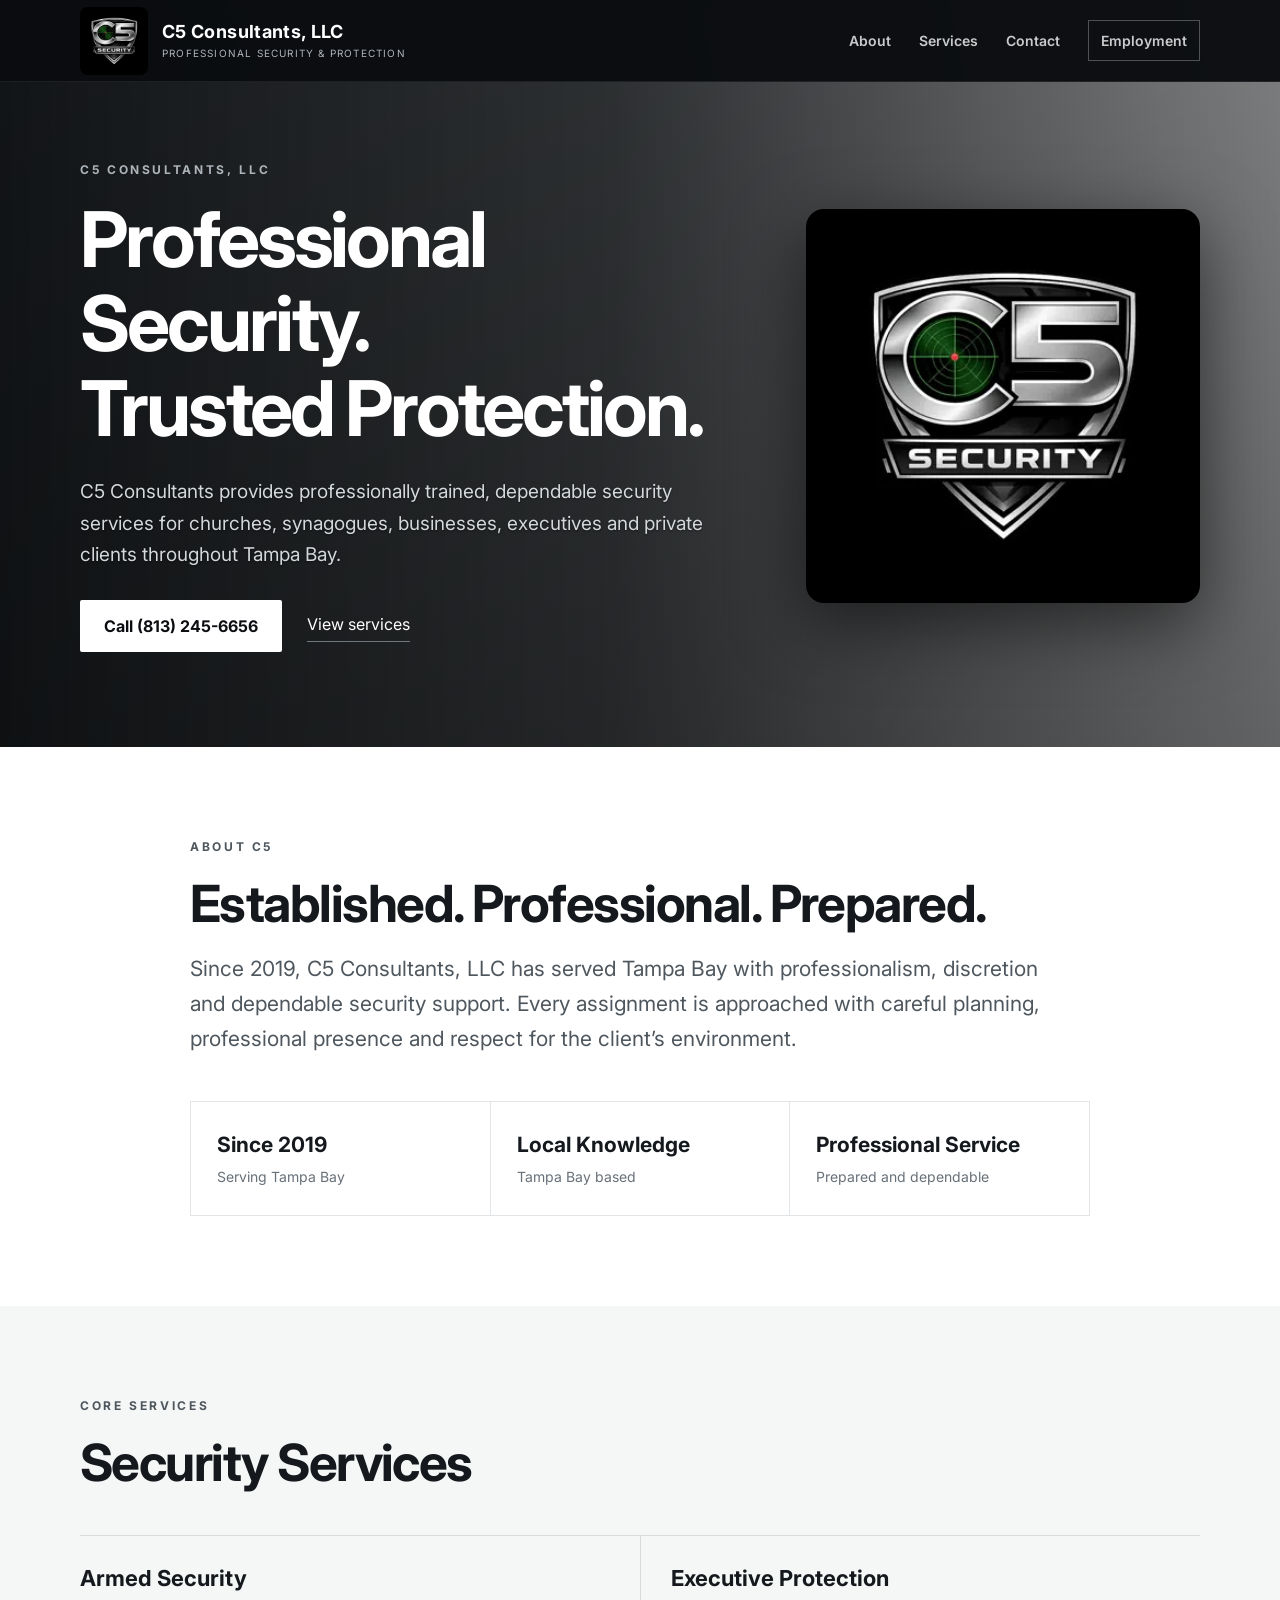
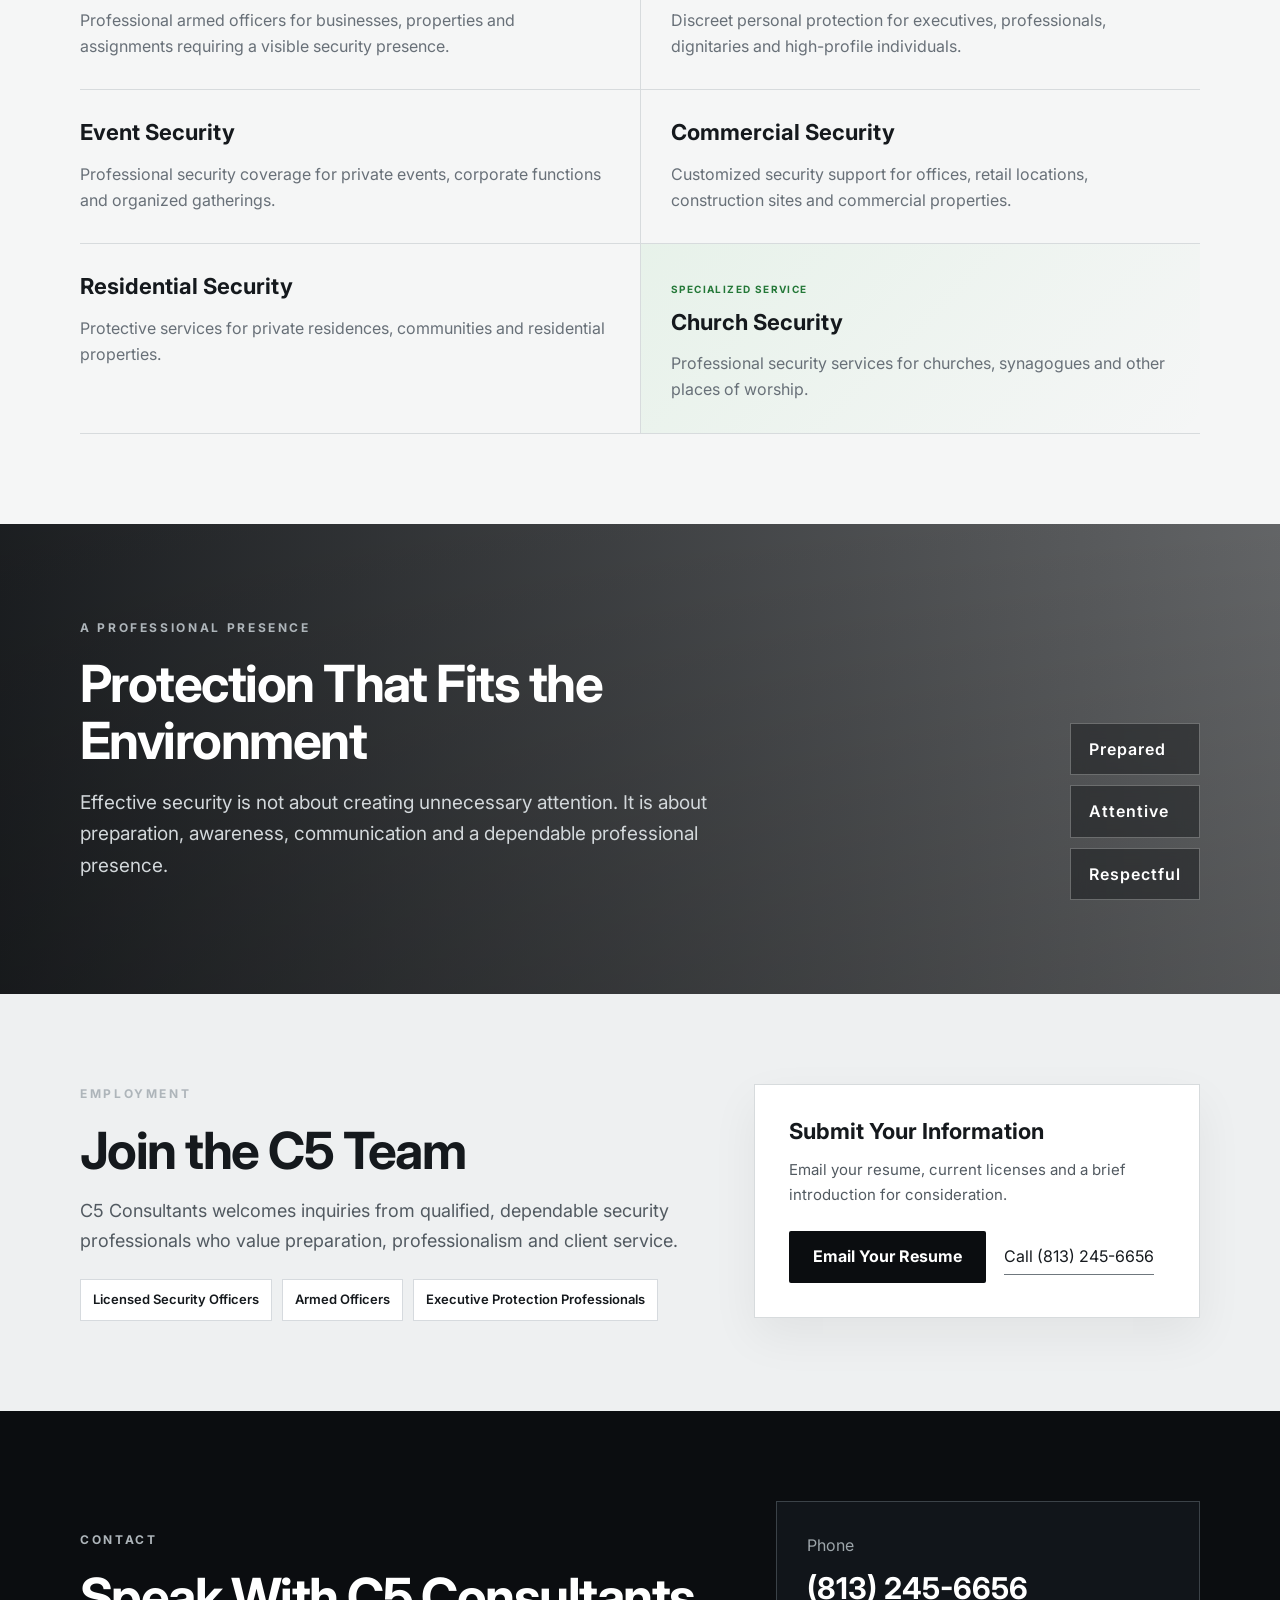
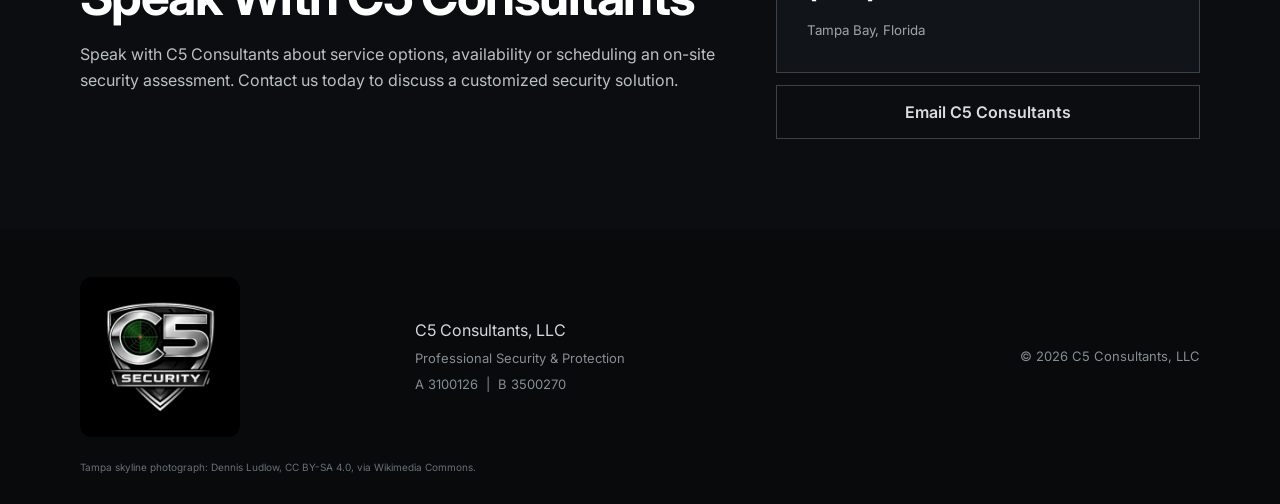
==== index.html @ 0619a25c "Fix social preview by serving OG image from GitHub Pages HTTPS" ====
<!doctype html>
<html lang="en">
<head>
<meta charset="utf-8"><meta name="viewport" content="width=device-width,initial-scale=1"><meta name="theme-color" content="#0b0d10">
<title>C5 Consultants, LLC | Professional Security Services in Tampa Bay</title>
<meta name="description" content="C5 Consultants, LLC provides professionally trained, dependable security services for churches, synagogues, businesses, executives and private clients throughout Tampa Bay.">
<link rel="canonical" href="https://c5tampasecurity.com/">
<meta property="og:site_name" content="C5 Consultants, LLC">
<meta property="og:title" content="C5 Consultants, LLC | Professional Security & Protection">
<meta property="og:description" content="Professionally trained, dependable security services for churches, businesses, executives, events and private clients throughout Greater Tampa Bay.">
<meta property="og:type" content="website">
<meta property="og:url" content="https://c5tampasecurity.com/">
<meta property="og:image" content="https://daa25.github.io/C5-Consultants/assets/social-share.jpg?v=20260808-2">
<meta property="og:image:secure_url" content="https://daa25.github.io/C5-Consultants/assets/social-share.jpg?v=20260808-2">
<meta property="og:image:type" content="image/jpeg">
<meta property="og:image:width" content="600">
<meta property="og:image:height" content="315">
<meta property="og:image:alt" content="C5 Consultants professional security and protection services in Greater Tampa Bay">
<meta name="twitter:card" content="summary_large_image">
<meta name="twitter:title" content="C5 Consultants, LLC | Professional Security & Protection">
<meta name="twitter:description" content="Trusted professional security services throughout Greater Tampa Bay.">
<meta name="twitter:image" content="https://daa25.github.io/C5-Consultants/assets/social-share.jpg?v=20260808-2">
<meta name="twitter:image:alt" content="C5 Consultants professional security and protection services in Greater Tampa Bay">
<link rel="icon" href="assets/official-c5-logo.svg?v=3" type="image/svg+xml"><link rel="preconnect" href="https://fonts.googleapis.com"><link rel="preconnect" href="https://fonts.gstatic.com" crossorigin><link href="https://fonts.googleapis.com/css2?family=Inter:wght@400;500;600;700&display=swap" rel="stylesheet"><link rel="stylesheet" href="styles.css"><link rel="stylesheet" href="logo-fix.css">
<script type="application/ld+json">{"@context":"https://schema.org","@type":"SecurityService","name":"C5 Consultants, LLC","alternateName":"C5 Security","telephone":"+1-813-245-6656","email":"jim_cabble@yahoo.com","areaServed":"Tampa Bay, Florida","foundingDate":"2019","url":"https://c5tampasecurity.com/","logo":"https://c5tampasecurity.com/assets/official-c5-logo.svg?v=3","description":"Professionally trained, dependable security services for churches, synagogues, businesses, executives and private clients throughout Tampa Bay."}</script>
</head>
<body>
<a class="skip-link" href="#main">Skip to content</a>
<header class="site-header" id="top"><a class="brand" href="#top" aria-label="C5 Consultants home"><img src="assets/official-c5-logo.svg?v=3" alt="Official C5 Security logo"><span><strong>C5 Consultants, LLC</strong><small>Professional Security &amp; Protection</small></span></a><button class="menu-toggle" aria-expanded="false" aria-controls="nav" aria-label="Open navigation"><span></span><span></span><span></span></button><nav id="nav" class="nav" aria-label="Primary navigation"><a href="#about">About</a><a href="#services">Services</a><a href="#contact">Contact</a><a class="nav-employment" href="#employment">Employment</a></nav></header>
<main id="main">
<section class="hero"><div class="container hero-inner"><div class="hero-copy"><p class="eyebrow">C5 Consultants, LLC</p><h1>Professional Security.<br>Trusted Protection.</h1><p>C5 Consultants provides professionally trained, dependable security services for churches, synagogues, businesses, executives and private clients throughout Tampa Bay.</p><div class="hero-actions"><a class="btn" href="tel:+18132456656">Call (813) 245-6656</a><a class="text-link" href="#services">View services</a></div></div><div class="hero-mark"><img src="assets/official-c5-logo.svg?v=3" alt="Official C5 Security shield"></div></div></section>
<section class="section" id="about"><div class="container narrow"><p class="eyebrow dark">About C5</p><h2>Established. Professional. Prepared.</h2><p class="lead">Since 2019, C5 Consultants, LLC has served Tampa Bay with professionalism, discretion and dependable security support. Every assignment is approached with careful planning, professional presence and respect for the client’s environment.</p><div class="facts"><div><strong>Since 2019</strong><span>Serving Tampa Bay</span></div><div><strong>Local Knowledge</strong><span>Tampa Bay based</span></div><div><strong>Professional Service</strong><span>Prepared and dependable</span></div></div></div></section>
<section class="section services" id="services"><div class="container"><p class="eyebrow dark">Core Services</p><h2>Security Services</h2><div class="service-list"><article><h3>Armed Security</h3><p>Professional armed officers for businesses, properties and assignments requiring a visible security presence.</p></article><article><h3>Executive Protection</h3><p>Discreet personal protection for executives, professionals, dignitaries and high-profile individuals.</p></article><article><h3>Event Security</h3><p>Professional security coverage for private events, corporate functions and organized gatherings.</p></article><article><h3>Commercial Security</h3><p>Customized security support for offices, retail locations, construction sites and commercial properties.</p></article><article><h3>Residential Security</h3><p>Protective services for private residences, communities and residential properties.</p></article><article class="featured-service"><span class="service-badge">Specialized Service</span><h3>Church Security</h3><p>Professional security services for churches, synagogues and other places of worship.</p></article></div></div></section>
<section class="visual-story" aria-label="Professional security presence"><div class="container visual-story-inner"><div class="visual-story-copy"><p class="eyebrow">A Professional Presence</p><h2>Protection That Fits the Environment</h2><p>Effective security is not about creating unnecessary attention. It is about preparation, awareness, communication and a dependable professional presence.</p></div><div class="visual-story-points"><span>Prepared</span><span>Attentive</span><span>Respectful</span></div></div></section>
<section class="section employment" id="employment"><div class="container employment-inner"><div><p class="eyebrow">Employment</p><h2>Join the C5 Team</h2><p>C5 Consultants welcomes inquiries from qualified, dependable security professionals who value preparation, professionalism and client service.</p><div class="employment-tags"><span>Licensed Security Officers</span><span>Armed Officers</span><span>Executive Protection Professionals</span></div></div><div class="employment-card"><h3>Submit Your Information</h3><p>Email your resume, current licenses and a brief introduction for consideration.</p><a class="btn dark-btn" href="mailto:jim_cabble@yahoo.com?subject=C5%20Consultants%20Employment%20Inquiry">Email Your Resume</a><a class="text-link dark-link" href="tel:+18132456656">Call (813) 245-6656</a></div></div></section>
<section class="section contact" id="contact"><div class="container contact-inner"><div><p class="eyebrow">Contact</p><h2>Speak With C5 Consultants</h2><p>Speak with C5 Consultants about service options, availability or scheduling an on-site security assessment. Contact us today to discuss a customized security solution.</p></div><div class="contact-options"><a class="contact-card" href="tel:+18132456656"><span>Phone</span><strong>(813) 245-6656</strong><small>Tampa Bay, Florida</small></a><a class="contact-email" href="mailto:jim_cabble@yahoo.com">Email C5 Consultants</a></div></div></section>
</main>
<footer><div class="container footer-inner"><img src="assets/official-c5-logo.svg?v=3" alt="Official C5 Security logo"><p>C5 Consultants, LLC<br><span>Professional Security &amp; Protection</span><br><span>A 3100126 &nbsp;|&nbsp; B 3500270</span></p><p class="copyright">© <span id="year"></span> C5 Consultants, LLC</p></div><p class="photo-credit">Tampa skyline photograph: Dennis Ludlow, CC BY-SA 4.0, via Wikimedia Commons.</p></footer><div class="mobile-call"><a href="tel:+18132456656">Call C5 Consultants</a></div><script src="script.js"></script>
</body></html>
---- styles.css ----
:root{--black:#0b0d10;--panel:#12161b;--silver:#d9dde0;--green:#44c05a;--text:#15191d;--muted:#687078;--line:#e2e5e7;--white:#fff}*{box-sizing:border-box}html{scroll-behavior:smooth;scroll-padding-top:90px}body{margin:0;font-family:Inter,Arial,sans-serif;color:var(--text);background:#fff;line-height:1.65}body.menu-open{overflow:hidden}a{color:inherit;text-decoration:none}img{max-width:100%;display:block}.container{width:min(1120px,calc(100% - 40px));margin:auto}.narrow{max-width:900px}.skip-link{position:fixed;left:16px;top:-60px;background:#fff;padding:10px 14px;z-index:9999}.skip-link:focus{top:16px}.site-header{height:82px;background:rgba(11,13,16,.97);backdrop-filter:blur(12px);position:fixed;top:0;left:0;right:0;z-index:1000;display:flex;align-items:center;justify-content:space-between;padding:0 max(24px,calc((100vw - 1120px)/2));border-bottom:1px solid rgba(255,255,255,.08)}.brand{width:330px}.brand img{height:56px;width:100%;object-fit:contain;object-position:left}.nav{display:flex;align-items:center;gap:28px;color:#fff;font-size:14px;font-weight:600}.nav a{opacity:.78;transition:.2s ease}.nav a:hover{opacity:1}.nav-employment{border:1px solid rgba(255,255,255,.35);padding:8px 12px}.menu-toggle{display:none;background:none;border:0;width:44px}.menu-toggle span{display:block;height:2px;background:#fff;margin:7px 0}.hero{position:relative;padding:160px 0 95px;background-image:linear-gradient(90deg,rgba(5,8,11,.94) 0%,rgba(5,8,11,.82) 48%,rgba(5,8,11,.48) 100%),url('https://commons.wikimedia.org/wiki/Special:Redirect/file/Tampa%20night.jpg?width=2200');background-size:cover;background-position:center 44%;color:#fff;overflow:hidden}.hero:after{content:"";position:absolute;inset:0;background:linear-gradient(180deg,rgba(0,0,0,.08),rgba(0,0,0,.28));pointer-events:none}.hero-inner{position:relative;z-index:1;display:grid;grid-template-columns:1.25fr .75fr;gap:70px;align-items:center}.eyebrow{text-transform:uppercase;letter-spacing:.22em;font-size:12px;font-weight:700;color:#aeb5ba;margin:0 0 18px}.eyebrow.dark{color:#4e565d}h1,h2,h3{margin:0;line-height:1.1}h1{font-size:clamp(48px,6vw,82px);letter-spacing:-.04em;max-width:780px}h2{font-size:clamp(36px,4vw,58px);letter-spacing:-.03em}h3{font-size:22px}.hero-copy>p:not(.eyebrow){font-size:19px;max-width:720px;color:#d4d8db;margin:25px 0 30px;text-shadow:0 1px 2px rgba(0,0,0,.5)}.hero-actions{display:flex;align-items:center;gap:25px;flex-wrap:wrap}.btn{display:inline-flex;align-items:center;justify-content:center;min-height:52px;padding:0 24px;background:#fff;color:#0b0d10;font-weight:700;border-radius:2px;transition:.2s ease}.btn:hover{background:#e9ecee;transform:translateY(-1px)}.text-link{color:#fff;border-bottom:1px solid #6f777d;padding-bottom:4px}.hero-mark{display:flex;justify-content:center}.hero-mark img{width:min(330px,100%);filter:drop-shadow(0 20px 35px rgba(0,0,0,.5))}.section{padding:90px 0}.lead{font-size:21px;color:#4f575e;max-width:850px}.facts{display:grid;grid-template-columns:repeat(3,1fr);gap:1px;background:var(--line);margin-top:45px;border:1px solid var(--line)}.facts div{background:#fff;padding:26px}.facts strong{display:block;font-size:21px}.facts span{color:var(--muted);font-size:14px}.services{background:#f5f6f6}.service-list{display:grid;grid-template-columns:repeat(2,1fr);margin-top:45px;border-top:1px solid #d7dbdd}.service-list article{position:relative;padding:30px 30px 30px 0;border-bottom:1px solid #d7dbdd}.service-list article:nth-child(even){padding-left:30px;border-left:1px solid #d7dbdd}.service-list p{color:var(--muted);margin-bottom:0}.featured-service{background:linear-gradient(135deg,rgba(68,192,90,.08),transparent)}.service-badge{display:inline-block;margin-bottom:12px;font-size:10px;font-weight:700;letter-spacing:.14em;text-transform:uppercase;color:#247838}.visual-story{position:relative;min-height:470px;display:flex;align-items:center;background-image:linear-gradient(90deg,rgba(9,12,15,.92),rgba(9,12,15,.62)),url('https://images.unsplash.com/photo-1557597774-9d273605dfa9?auto=format&fit=crop&w=1800&q=82');background-size:cover;background-position:center;color:#fff}.visual-story:before{content:"";position:absolute;inset:0;background:linear-gradient(180deg,rgba(0,0,0,.04),rgba(0,0,0,.18))}.visual-story-inner{position:relative;z-index:1;display:grid;grid-template-columns:1fr auto;gap:60px;align-items:end;padding:90px 0}.visual-story-copy{max-width:720px}.visual-story-copy p:not(.eyebrow){font-size:19px;color:#d3d8db;max-width:680px}.visual-story-points{display:grid;gap:10px}.visual-story-points span{display:block;border:1px solid rgba(255,255,255,.28);background:rgba(10,13,16,.42);backdrop-filter:blur(8px);padding:12px 18px;font-weight:600;letter-spacing:.06em}.employment{background:#eef0f1}.employment-inner{display:grid;grid-template-columns:1.15fr .85fr;gap:70px;align-items:start}.employment p:not(.eyebrow){font-size:18px;color:#525a61;max-width:680px}.employment-tags{display:flex;gap:10px;flex-wrap:wrap;margin-top:24px}.employment-tags span{background:#fff;border:1px solid #d6dade;padding:9px 12px;font-size:13px;font-weight:600}.employment-card{background:#fff;border:1px solid #d7dbdd;padding:34px;box-shadow:0 18px 45px rgba(15,20,25,.06)}.employment-card p{font-size:15px!important}.dark-btn{background:var(--black);color:#fff;margin-top:8px}.dark-btn:hover{background:#252b31}.dark-link{color:#171b1f;display:inline-block;margin:18px 0 0 18px}.contact{background:var(--black);color:#fff}.contact-inner{display:grid;grid-template-columns:1.2fr .8fr;gap:60px;align-items:center}.contact h2{max-width:620px}.contact p:not(.eyebrow){color:#bac1c5;max-width:700px}.contact-options{display:grid;gap:12px}.contact-card{display:block;border:1px solid #3b4248;padding:30px;background:#11151a}.contact-card span,.contact-card small{display:block;color:#9da5aa}.contact-card strong{display:block;font-size:30px;margin:6px 0}.contact-card:hover{border-color:#7b858b}.contact-email{display:block;text-align:center;padding:13px 16px;border:1px solid #3b4248;color:#d9dde0;font-weight:600}.contact-email:hover{background:#14191e}footer{background:#080a0c;color:#d3d7da;padding:48px 0 28px}.footer-inner{display:grid;grid-template-columns:300px 1fr auto;gap:35px;align-items:center}.footer-inner img{width:280px}.footer-inner p{margin:0}.footer-inner span,.copyright{color:#858e94;font-size:13px}.photo-credit{width:min(1120px,calc(100% - 40px));margin:22px auto 0;color:#697178;font-size:10px}.mobile-call{display:none}@media(max-width:900px){.site-header{height:76px;padding:0 18px}.brand{width:250px}.brand img{height:48px}.menu-toggle{display:block}.nav{position:fixed;inset:76px 0 auto 0;background:#0b0d10;display:none;flex-direction:column;align-items:stretch;padding:25px}.nav.open{display:flex}.nav-employment{padding:10px 0;border:0}.hero{padding:126px 0 72px;background-position:center}.hero-inner,.contact-inner,.employment-inner,.visual-story-inner{grid-template-columns:1fr}.hero-mark{order:-1;justify-content:flex-start}.hero-mark img{width:180px}.visual-story{min-height:430px;background-position:62% center}.visual-story-inner{padding:70px 0}.visual-story-points{display:flex;flex-wrap:wrap}.facts{grid-template-columns:1fr}.service-list{grid-template-columns:1fr}.service-list article,.service-list article:nth-child(even){padding:26px 0;border-left:0}.footer-inner{grid-template-columns:1fr;text-align:center}.footer-inner img{margin:auto}.photo-credit{text-align:center}.mobile-call{display:block;position:fixed;bottom:0;left:0;right:0;z-index:999}.mobile-call a{display:block;background:#fff;color:#0b0d10;text-align:center;padding:15px;font-weight:700;border-top:1px solid #d9dde0}body{padding-bottom:55px}}@media(max-width:520px){.container{width:min(100% - 28px,1120px)}h1{font-size:43px}.section{padding:70px 0}.hero-copy>p:not(.eyebrow),.lead,.visual-story-copy p:not(.eyebrow){font-size:17px}.contact-card strong{font-size:25px}.employment-card{padding:26px}.dark-link{display:block;margin:16px 0 0}.visual-story-points span{padding:9px 12px;font-size:13px}}
---- logo-fix.css ----
.brand{width:auto;display:flex;align-items:center;gap:14px}.brand img{width:68px;height:68px;object-fit:cover;border-radius:8px}.brand span{display:flex;flex-direction:column;color:#fff;line-height:1.15}.brand strong{font-size:18px;letter-spacing:.02em}.brand small{font-size:10px;text-transform:uppercase;letter-spacing:.12em;color:#aeb5ba;margin-top:5px}.hero-mark img{width:min(430px,100%);aspect-ratio:1/1;object-fit:cover;border-radius:18px;filter:drop-shadow(0 20px 35px rgba(0,0,0,.55))}.footer-inner img{width:160px;height:160px;object-fit:cover;border-radius:12px}@media(max-width:820px){.brand{gap:9px}.brand img{width:54px;height:54px}.brand strong{font-size:14px}.brand small{font-size:8px}.hero-mark img{width:250px}.footer-inner img{margin:auto;width:140px;height:140px}}
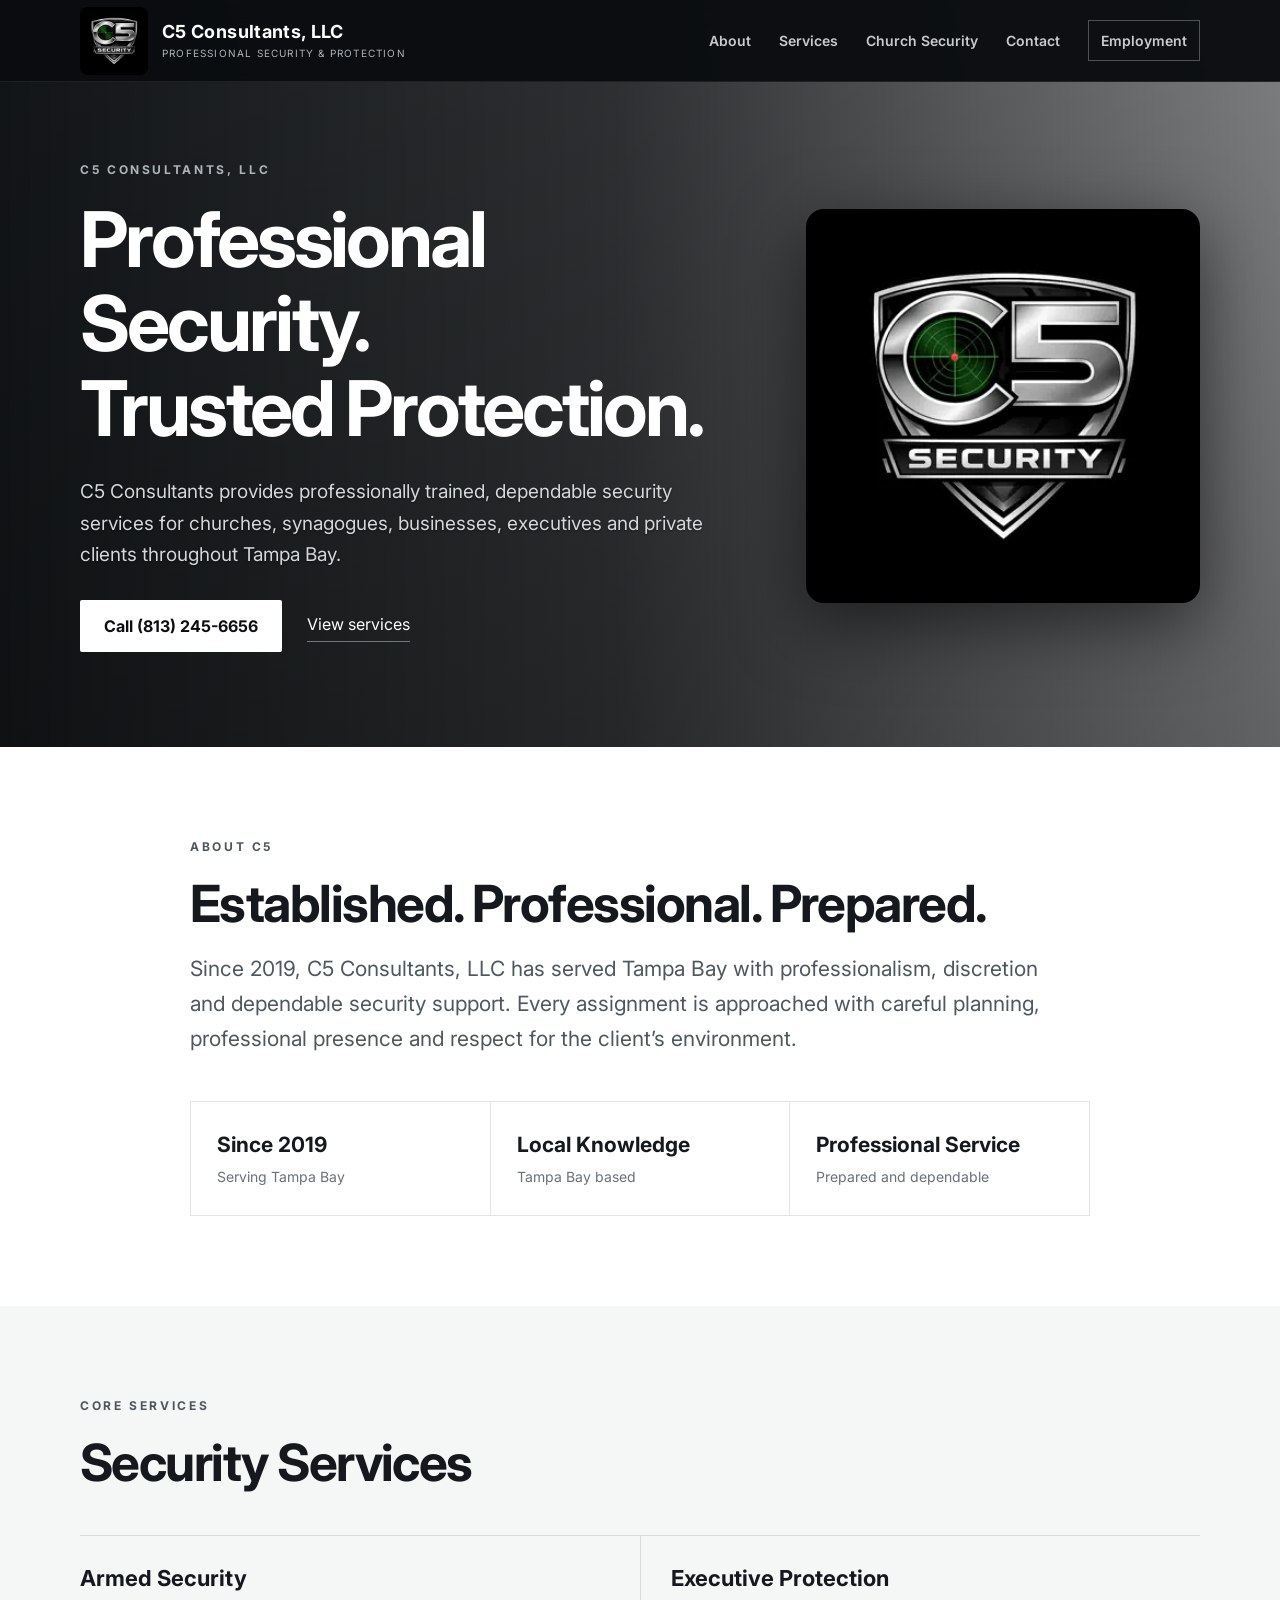
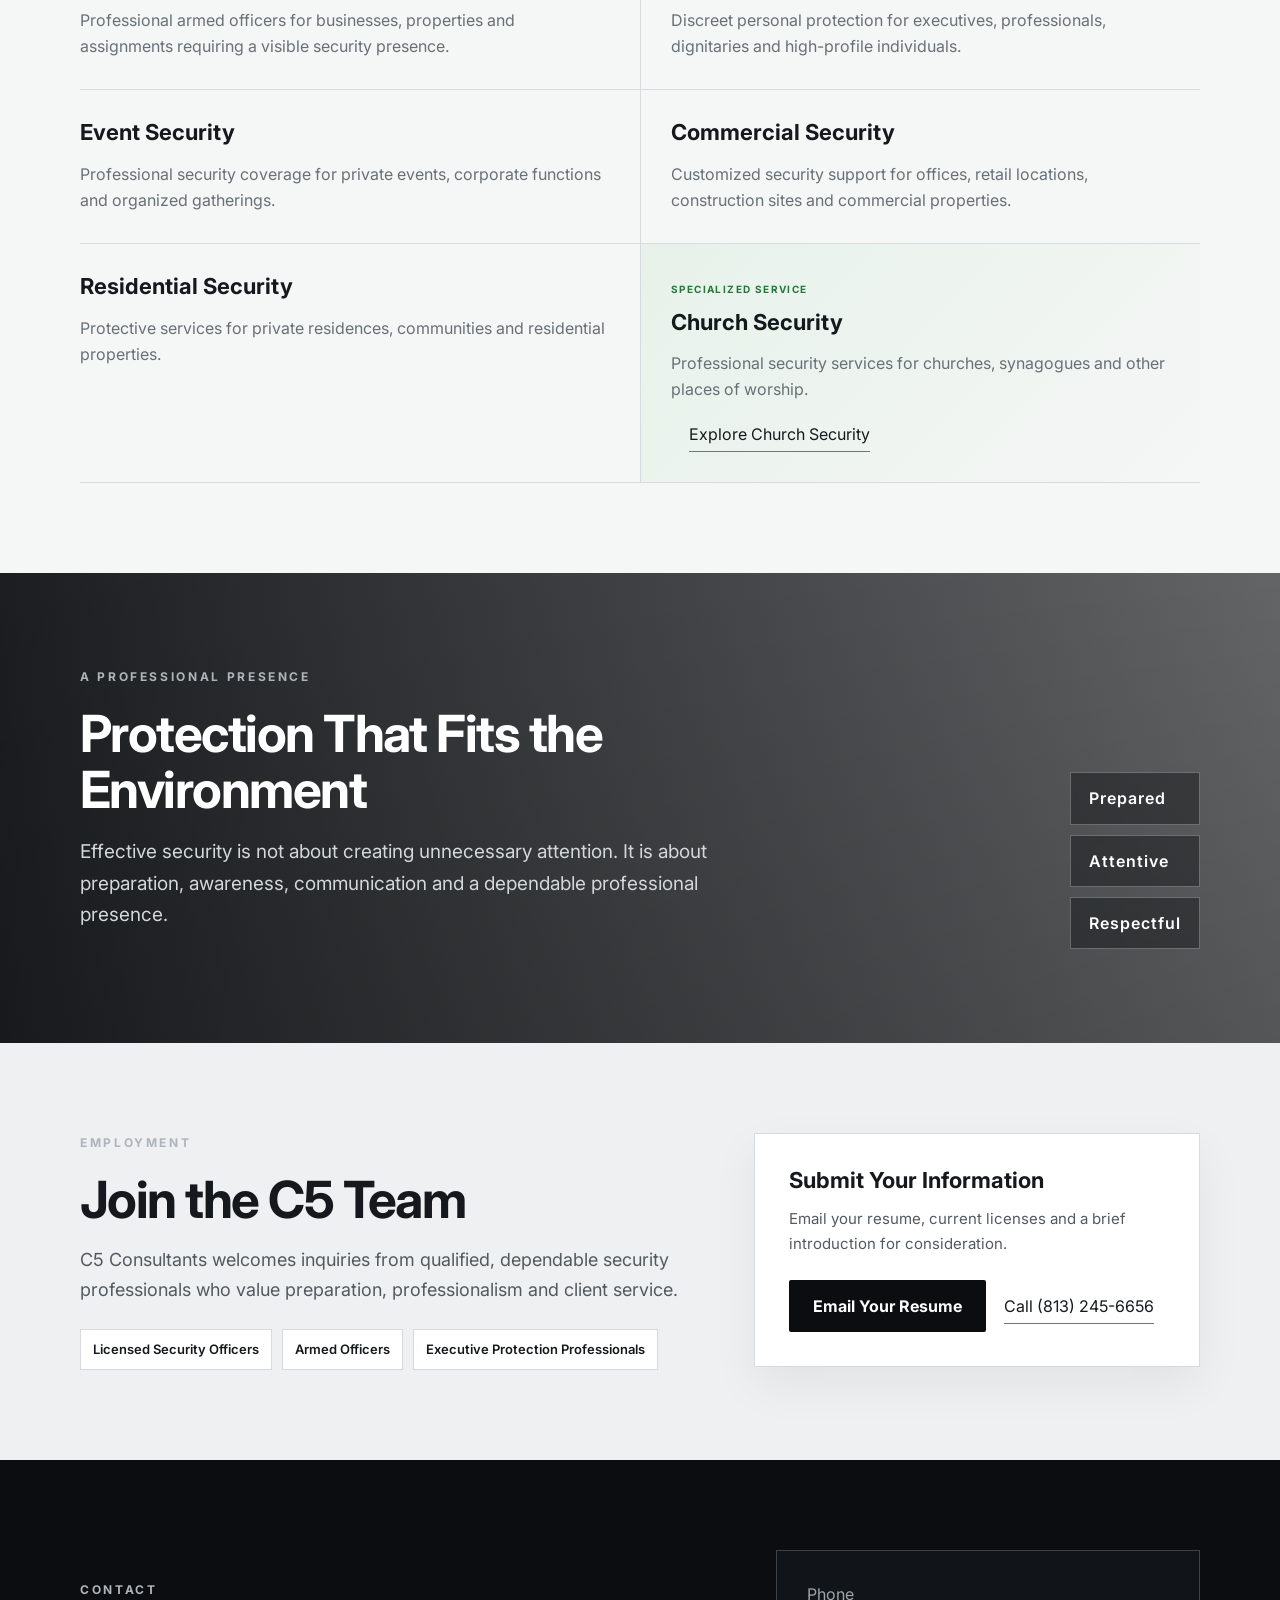
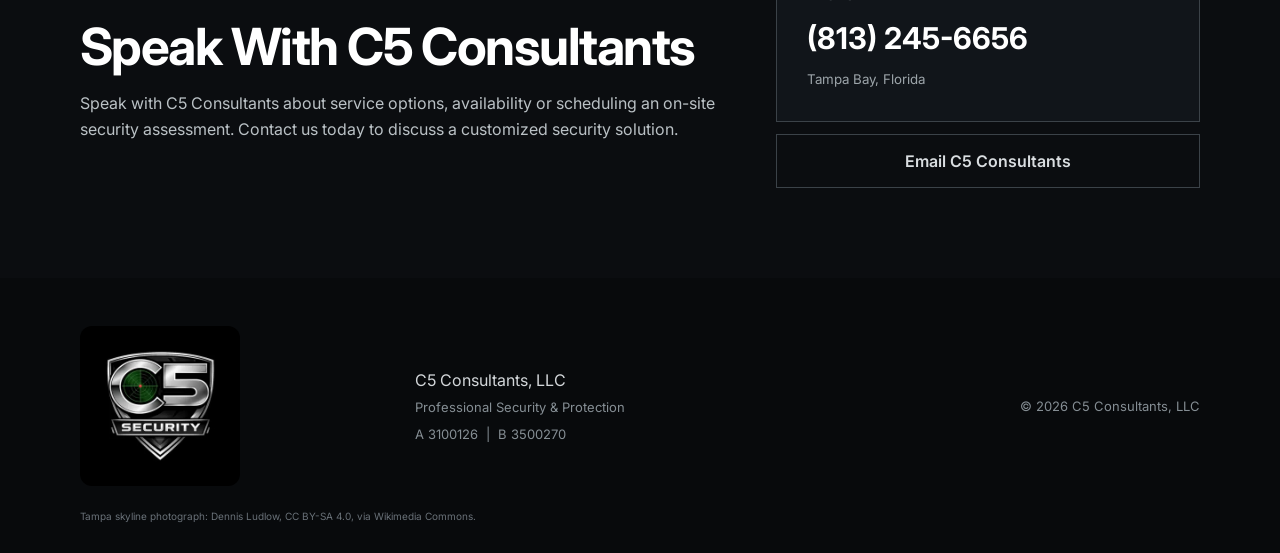
==== commit 92825d49: "Add Church Security navigation tab" ====
--- a/index.html
+++ b/index.html
@@ -4,33 +4,35 @@
 <meta charset="utf-8"><meta name="viewport" content="width=device-width,initial-scale=1"><meta name="theme-color" content="#0b0d10">
 <title>C5 Consultants, LLC | Professional Security Services in Tampa Bay</title>
 <meta name="description" content="C5 Consultants, LLC provides professionally trained, dependable security services for churches, synagogues, businesses, executives and private clients throughout Tampa Bay.">
-<link rel="canonical" href="https://c5tampasecurity.com/">
+<link rel="canonical" href="https://www.c5tampasecurity.com/">
 <meta property="og:site_name" content="C5 Consultants, LLC">
 <meta property="og:title" content="C5 Consultants, LLC | Professional Security & Protection">
 <meta property="og:description" content="Professionally trained, dependable security services for churches, businesses, executives, events and private clients throughout Greater Tampa Bay.">
 <meta property="og:type" content="website">
-<meta property="og:url" content="https://c5tampasecurity.com/">
-<meta property="og:image" content="https://daa25.github.io/C5-Consultants/assets/social-share.jpg?v=20260808-2">
-<meta property="og:image:secure_url" content="https://daa25.github.io/C5-Consultants/assets/social-share.jpg?v=20260808-2">
-<meta property="og:image:type" content="image/jpeg">
-<meta property="og:image:width" content="600">
-<meta property="og:image:height" content="315">
+<meta property="og:url" content="https://www.c5tampasecurity.com/">
+<meta property="og:image" content="https://image.thum.io/get/width/1200/crop/630/noanimate/maxAge/1/https://www.c5tampasecurity.com/">
+<meta property="og:image:url" content="https://image.thum.io/get/width/1200/crop/630/noanimate/maxAge/1/https://www.c5tampasecurity.com/">
+<meta property="og:image:secure_url" content="https://image.thum.io/get/width/1200/crop/630/noanimate/maxAge/1/https://www.c5tampasecurity.com/">
+<meta property="og:image:type" content="image/png">
+<meta property="og:image:width" content="1200">
+<meta property="og:image:height" content="630">
 <meta property="og:image:alt" content="C5 Consultants professional security and protection services in Greater Tampa Bay">
 <meta name="twitter:card" content="summary_large_image">
 <meta name="twitter:title" content="C5 Consultants, LLC | Professional Security & Protection">
 <meta name="twitter:description" content="Trusted professional security services throughout Greater Tampa Bay.">
-<meta name="twitter:image" content="https://daa25.github.io/C5-Consultants/assets/social-share.jpg?v=20260808-2">
+<meta name="twitter:image" content="https://image.thum.io/get/width/1200/crop/630/noanimate/maxAge/1/https://www.c5tampasecurity.com/">
 <meta name="twitter:image:alt" content="C5 Consultants professional security and protection services in Greater Tampa Bay">
+<meta itemprop="image" content="https://image.thum.io/get/width/1200/crop/630/noanimate/maxAge/1/https://www.c5tampasecurity.com/">
 <link rel="icon" href="assets/official-c5-logo.svg?v=3" type="image/svg+xml"><link rel="preconnect" href="https://fonts.googleapis.com"><link rel="preconnect" href="https://fonts.gstatic.com" crossorigin><link href="https://fonts.googleapis.com/css2?family=Inter:wght@400;500;600;700&display=swap" rel="stylesheet"><link rel="stylesheet" href="styles.css"><link rel="stylesheet" href="logo-fix.css">
-<script type="application/ld+json">{"@context":"https://schema.org","@type":"SecurityService","name":"C5 Consultants, LLC","alternateName":"C5 Security","telephone":"+1-813-245-6656","email":"jim_cabble@yahoo.com","areaServed":"Tampa Bay, Florida","foundingDate":"2019","url":"https://c5tampasecurity.com/","logo":"https://c5tampasecurity.com/assets/official-c5-logo.svg?v=3","description":"Professionally trained, dependable security services for churches, synagogues, businesses, executives and private clients throughout Tampa Bay."}</script>
+<script type="application/ld+json">{"@context":"https://schema.org","@type":"SecurityService","name":"C5 Consultants, LLC","alternateName":"C5 Security","telephone":"+1-813-245-6656","email":"jim_cabble@yahoo.com","areaServed":"Tampa Bay, Florida","foundingDate":"2019","url":"https://www.c5tampasecurity.com/","logo":"https://www.c5tampasecurity.com/assets/official-c5-logo.svg?v=3","image":"https://image.thum.io/get/width/1200/crop/630/noanimate/maxAge/1/https://www.c5tampasecurity.com/","description":"Professionally trained, dependable security services for churches, synagogues, businesses, executives and private clients throughout Tampa Bay."}</script>
 </head>
 <body>
 <a class="skip-link" href="#main">Skip to content</a>
-<header class="site-header" id="top"><a class="brand" href="#top" aria-label="C5 Consultants home"><img src="assets/official-c5-logo.svg?v=3" alt="Official C5 Security logo"><span><strong>C5 Consultants, LLC</strong><small>Professional Security &amp; Protection</small></span></a><button class="menu-toggle" aria-expanded="false" aria-controls="nav" aria-label="Open navigation"><span></span><span></span><span></span></button><nav id="nav" class="nav" aria-label="Primary navigation"><a href="#about">About</a><a href="#services">Services</a><a href="#contact">Contact</a><a class="nav-employment" href="#employment">Employment</a></nav></header>
+<header class="site-header" id="top"><a class="brand" href="#top" aria-label="C5 Consultants home"><img src="assets/official-c5-logo.svg?v=3" alt="Official C5 Security logo"><span><strong>C5 Consultants, LLC</strong><small>Professional Security &amp; Protection</small></span></a><button class="menu-toggle" aria-expanded="false" aria-controls="nav" aria-label="Open navigation"><span></span><span></span><span></span></button><nav id="nav" class="nav" aria-label="Primary navigation"><a href="#about">About</a><a href="#services">Services</a><a href="church-security.html">Church Security</a><a href="#contact">Contact</a><a class="nav-employment" href="#employment">Employment</a></nav></header>
 <main id="main">
 <section class="hero"><div class="container hero-inner"><div class="hero-copy"><p class="eyebrow">C5 Consultants, LLC</p><h1>Professional Security.<br>Trusted Protection.</h1><p>C5 Consultants provides professionally trained, dependable security services for churches, synagogues, businesses, executives and private clients throughout Tampa Bay.</p><div class="hero-actions"><a class="btn" href="tel:+18132456656">Call (813) 245-6656</a><a class="text-link" href="#services">View services</a></div></div><div class="hero-mark"><img src="assets/official-c5-logo.svg?v=3" alt="Official C5 Security shield"></div></div></section>
 <section class="section" id="about"><div class="container narrow"><p class="eyebrow dark">About C5</p><h2>Established. Professional. Prepared.</h2><p class="lead">Since 2019, C5 Consultants, LLC has served Tampa Bay with professionalism, discretion and dependable security support. Every assignment is approached with careful planning, professional presence and respect for the client’s environment.</p><div class="facts"><div><strong>Since 2019</strong><span>Serving Tampa Bay</span></div><div><strong>Local Knowledge</strong><span>Tampa Bay based</span></div><div><strong>Professional Service</strong><span>Prepared and dependable</span></div></div></div></section>
-<section class="section services" id="services"><div class="container"><p class="eyebrow dark">Core Services</p><h2>Security Services</h2><div class="service-list"><article><h3>Armed Security</h3><p>Professional armed officers for businesses, properties and assignments requiring a visible security presence.</p></article><article><h3>Executive Protection</h3><p>Discreet personal protection for executives, professionals, dignitaries and high-profile individuals.</p></article><article><h3>Event Security</h3><p>Professional security coverage for private events, corporate functions and organized gatherings.</p></article><article><h3>Commercial Security</h3><p>Customized security support for offices, retail locations, construction sites and commercial properties.</p></article><article><h3>Residential Security</h3><p>Protective services for private residences, communities and residential properties.</p></article><article class="featured-service"><span class="service-badge">Specialized Service</span><h3>Church Security</h3><p>Professional security services for churches, synagogues and other places of worship.</p></article></div></div></section>
+<section class="section services" id="services"><div class="container"><p class="eyebrow dark">Core Services</p><h2>Security Services</h2><div class="service-list"><article><h3>Armed Security</h3><p>Professional armed officers for businesses, properties and assignments requiring a visible security presence.</p></article><article><h3>Executive Protection</h3><p>Discreet personal protection for executives, professionals, dignitaries and high-profile individuals.</p></article><article><h3>Event Security</h3><p>Professional security coverage for private events, corporate functions and organized gatherings.</p></article><article><h3>Commercial Security</h3><p>Customized security support for offices, retail locations, construction sites and commercial properties.</p></article><article><h3>Residential Security</h3><p>Protective services for private residences, communities and residential properties.</p></article><article class="featured-service"><span class="service-badge">Specialized Service</span><h3>Church Security</h3><p>Professional security services for churches, synagogues and other places of worship.</p><a class="text-link dark-link" href="church-security.html">Explore Church Security</a></article></div></div></section>
 <section class="visual-story" aria-label="Professional security presence"><div class="container visual-story-inner"><div class="visual-story-copy"><p class="eyebrow">A Professional Presence</p><h2>Protection That Fits the Environment</h2><p>Effective security is not about creating unnecessary attention. It is about preparation, awareness, communication and a dependable professional presence.</p></div><div class="visual-story-points"><span>Prepared</span><span>Attentive</span><span>Respectful</span></div></div></section>
 <section class="section employment" id="employment"><div class="container employment-inner"><div><p class="eyebrow">Employment</p><h2>Join the C5 Team</h2><p>C5 Consultants welcomes inquiries from qualified, dependable security professionals who value preparation, professionalism and client service.</p><div class="employment-tags"><span>Licensed Security Officers</span><span>Armed Officers</span><span>Executive Protection Professionals</span></div></div><div class="employment-card"><h3>Submit Your Information</h3><p>Email your resume, current licenses and a brief introduction for consideration.</p><a class="btn dark-btn" href="mailto:jim_cabble@yahoo.com?subject=C5%20Consultants%20Employment%20Inquiry">Email Your Resume</a><a class="text-link dark-link" href="tel:+18132456656">Call (813) 245-6656</a></div></div></section>
 <section class="section contact" id="contact"><div class="container contact-inner"><div><p class="eyebrow">Contact</p><h2>Speak With C5 Consultants</h2><p>Speak with C5 Consultants about service options, availability or scheduling an on-site security assessment. Contact us today to discuss a customized security solution.</p></div><div class="contact-options"><a class="contact-card" href="tel:+18132456656"><span>Phone</span><strong>(813) 245-6656</strong><small>Tampa Bay, Florida</small></a><a class="contact-email" href="mailto:jim_cabble@yahoo.com">Email C5 Consultants</a></div></div></section>
